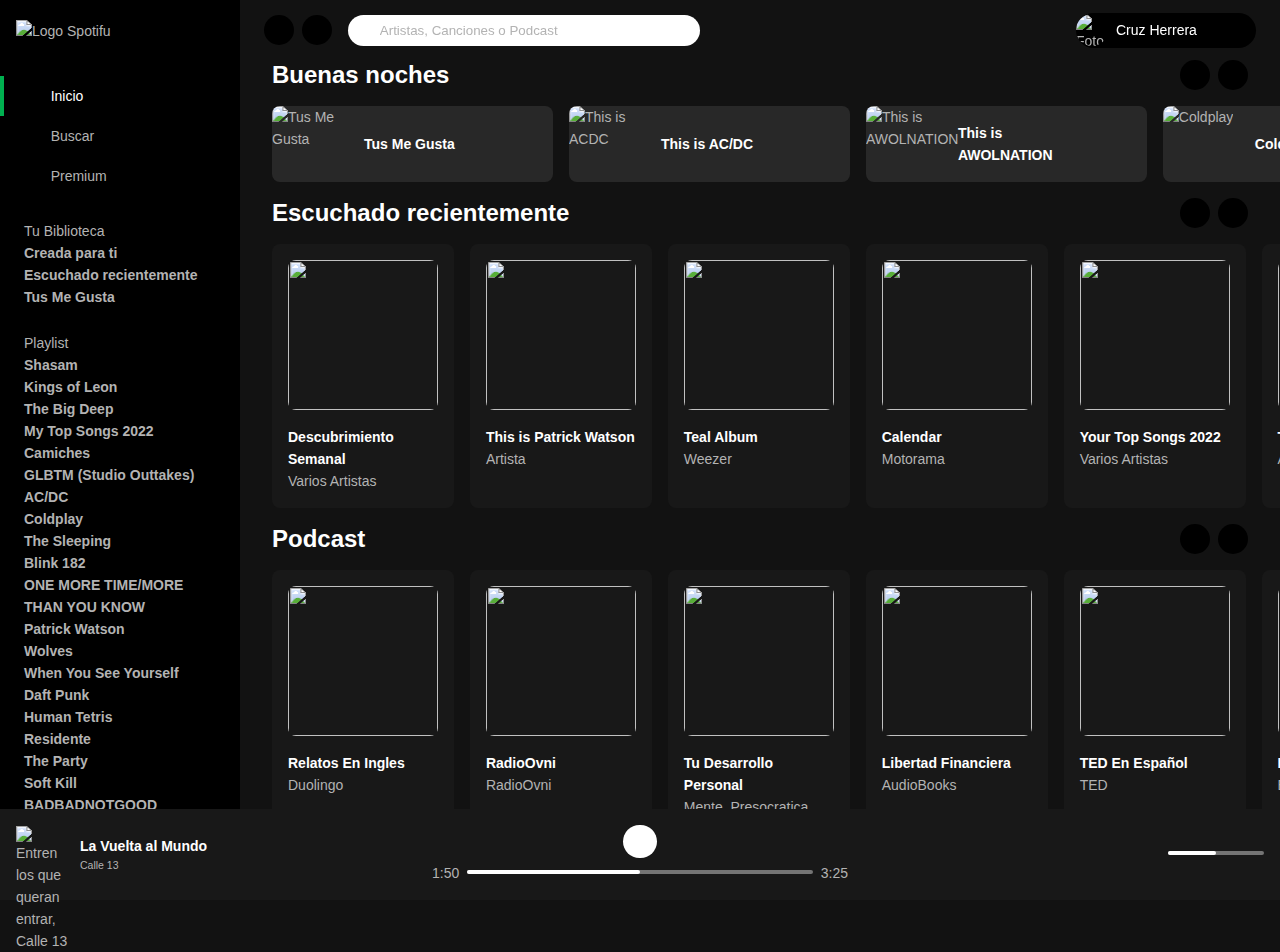
==== index.html @ 65dcd8be "Add files via upload" ====
<!DOCTYPE html>
<html lang="es-MX">
<head>
    <meta charset="UTF-8">
    <meta name="viewport" content="width=device-width, initial-scale=1.0">
    <title>Spotifu</title>
    <link rel="apple-touch-icon" sizes="57x57" href="./favicon/apple-icon-57x57.png">
    <link rel="apple-touch-icon" sizes="60x60" href="./favicon/apple-icon-60x60.png">
    <link rel="apple-touch-icon" sizes="72x72" href="./favicon/apple-icon-72x72.png">
    <link rel="apple-touch-icon" sizes="76x76" href="./favicon/apple-icon-76x76.png">
    <link rel="apple-touch-icon" sizes="114x114" href="./favicon/apple-icon-114x114.png">
    <link rel="apple-touch-icon" sizes="120x120" href="./favicon/apple-icon-120x120.png">
    <link rel="apple-touch-icon" sizes="144x144" href="./favicon/apple-icon-144x144.png">
    <link rel="apple-touch-icon" sizes="152x152" href="./favicon/apple-icon-152x152.png">
    <link rel="apple-touch-icon" sizes="180x180" href="./favicon/apple-icon-180x180.png">
    <link rel="icon" type="image/png" sizes="192x192"  href="./favicon/android-icon-192x192.png">
    <link rel="icon" type="image/png" sizes="32x32" href="./favicon/favicon-32x32.png">
    <link rel="icon" type="image/png" sizes="96x96" href="./favicon/favicon-96x96.png">
    <link rel="icon" type="image/png" sizes="16x16" href="./favicon/favicon-16x16.png">
    <link rel="manifest" href="./favicon/manifest.json">
    <meta name="msapplication-TileColor" content="#ffffff">
    <meta name="msapplication-TileImage" content="./favicon/ms-icon-144x144.png">
    <meta name="theme-color" content="#ffffff">
    <link rel="preload" href="/styles/index.css" as="style">
    <link rel="stylesheet" href="/styles/index.css">
</head>
<body class="body">
    <div class="layout">
        <div class="layout-block">
            <div class="layout-main">
                <div class="main">
                    <header class="header">
                        <div class="header-navigation">
                            <div class="form-buttons">
                                <div class="buttons-navigation">
                                    <button class="buttonGeneric" aria-label="Ir Atras" title="Ir Atras">
                                        <i class="icon-arrowLeft" aria-hidden="true"></i>
                                    </button>
                                    <button class="buttonGeneric" aria-label="Ir Adelante" title="Ir Adelante">
                                        <i class="icon-arrowRight" aria-hidden="true"></i>
                                    </button>
                                </div>
                                <form class="form" aria-label="Busqueda por Artista, Canciones o Podcast">
                                    <i class="icon-search" aria-hidden="true"></i>
                                    <input type="search" placeholder="Artistas, Canciones o Podcast">
                                </form>
                            </div>
                            <div class="userProfile">
                                <div class="userProfile-cover">
                                    <img src="./images/profile.avif" alt="Foto de perfil" title="Foto de perfil" width="28" height="28">
                                </div>
                                <div class="userProfile-name">
                                    <p><a class="link" href="">Cruz Herrera</a></p>
                                </div>
                                <button aria-label="Desplegar" title="Desplegar">
                                    <i class="icon-vector" aria-hidden="true"></i>
                                </button>
                            </div>
                        </div>
                    </header>
                    <main>
                        <div class="main-section">
                            <section aria-labelledby="section1">
                                <div class="section">
                                    <div class="section-nav">
                                        <h2 id="section1" class="section-title">Buenas noches</h2>
                                        <div class="buttons-navigation">
                                            <button class="buttonGeneric" aria-label="Ir Atras" title="Ir Atras">
                                                <i class="icon-arrowLeft" aria-hidden="true"></i>
                                            </button>
                                            <button class="buttonGeneric" aria-label="Ir Adelante" title="Ir Adelante">
                                                <i class="icon-arrowRight" aria-hidden="true"></i>
                                            </button>
                                        </div>
                                    </div>
                                    <div class="section-listA">
                                        <div class="listA">
                                            <div class="listA-cover">
                                                <img src="./images/caratulas/liked-songs.avif" alt="Tus Me Gusta" title="Tus Me Gusta" width="76" height="76">
                                            </div>
                                            <div class="listA-info">
                                                <h2 class="listA-name"><a class="link" href="">Tus Me Gusta</a></h2>
                                                <button class="buttonCircle is-primary" aria-label="Reproducir">
                                                    <i class="icon-play" aria-hidden="true"></i>
                                                </button>
                                            </div>
                                        </div>
                                        <div class="listA">
                                            <div class="listA-cover">
                                                <img src="./images/caratulas/artist-acdc.avif" alt="This is ACDC" title="This is ACDC" width="76" height="76">
                                            </div>
                                            <div class="listA-info">
                                                <h2 class="listA-name"><a class="link" href="">This is AC/DC</a></h2>
                                                <button class="buttonCircle is-primary" aria-label="Reproducir">
                                                    <i class="icon-play" aria-hidden="true"></i>
                                                </button>
                                            </div>
                                        </div>
                                        <div class="listA">
                                            <div class="listA-cover">
                                                <img src="./images/caratulas/artist-awolnation.avif" alt="This is AWOLNATION" title="This is AWOLNATION" width="76" height="76">
                                            </div>
                                            <div class="listA-info">
                                                <h2 class="listA-name"><a class="link" href="">This is AWOLNATION</a></h2>
                                                <button class="buttonCircle is-primary" aria-label="Reproducir">
                                                    <i class="icon-play" aria-hidden="true"></i>
                                                </button>
                                            </div>
                                        </div>
                                        <div class="listA">
                                            <div class="listA-cover">
                                                <img src="./images/caratulas/artist-coldplay.avif" alt="Coldplay" title="Coldplay" width="76" height="76">
                                            </div>
                                            <div class="listA-info">
                                                <h2 class="listA-name"><a class="link" href="">Coldplay</a></h2>
                                                <button class="buttonCircle is-primary" aria-label="Reproducir">
                                                    <i class="icon-play" aria-hidden="true"></i>
                                                </button>
                                            </div>
                                        </div>
                                        <div class="listA">
                                            <div class="listA-cover">
                                                <img src="./images/caratulas/artist-kingsofleon.avif" alt="Kings of Leon" title="Kings of Leon" width="76" height="76">
                                            </div>
                                            <div class="listA-info">
                                                <h2 class="listA-name"><a class="link" href="">Kings of Leon</a></h2>
                                                <button class="buttonCircle is-primary" aria-label="Reproducir">
                                                    <i class="icon-play" aria-hidden="true"></i>
                                                </button>
                                            </div>
                                        </div>
                                        <div class="listA">
                                            <div class="listA-cover">
                                                <img src="./images/caratulas/artist-residente.avif" alt="Residente" title="Residente" width="76" height="76">
                                            </div>
                                            <div class="listA-info">
                                                <h2 class="listA-name"><a class="link" href="">Residente</a></h2>
                                                <button class="buttonCircle is-primary" aria-label="Reproducir">
                                                    <i class="icon-play" aria-hidden="true"></i>
                                                </button>
                                            </div>
                                        </div>
                                        <div class="listA">
                                            <div class="listA-cover">
                                                <img src="./images/caratulas/artist-motorama.avif" alt="Motorama" title="Motorama" width="76" height="76">
                                            </div>
                                            <div class="listA-info">
                                                <h2 class="listA-name"><a class="link" href="">Motorama</a></h2>
                                                <button class="buttonCircle is-primary" aria-label="Reproducir">
                                                    <i class="icon-play" aria-hidden="true"></i>
                                                </button>
                                            </div>
                                        </div>
                                        <div class="listA">
                                            <div class="listA-cover">
                                                <img src="./images/caratulas/artist-riseagainst.avif" alt="Rise Against" title="Rise Against" width="76" height="76">
                                            </div>
                                            <div class="listA-info">
                                                <h2 class="listA-name"><a class="link" href="">Rise Against</a></h2>
                                                <button class="buttonCircle is-primary" aria-label="Reproducir">
                                                    <i class="icon-play" aria-hidden="true"></i>
                                                </button>
                                            </div>
                                        </div>
                                        <div class="listA">
                                            <div class="listA-cover">
                                                <img src="./images/caratulas/cd-entren-los-que-quieran-entrar.avif" alt="Entren Los Que Quieran Entrar" title="Entren Los Que Quieran Entrar" width="76" height="76">
                                            </div>
                                            <div class="listA-info">
                                                <h2 class="listA-name"><a class="link" href="">Entren Los Que Quieran Entrar</a></h2>
                                                <button class="buttonCircle is-primary" aria-label="Reproducir">
                                                    <i class="icon-play" aria-hidden="true"></i>
                                                </button>
                                            </div>
                                        </div>
                                        <div class="listA">
                                            <div class="listA-cover">
                                                <img src="./images/caratulas/thisis-moby.avif" alt="Moby" title="Moby" width="76" height="76">
                                            </div>
                                            <div class="listA-info">
                                                <h2 class="listA-name"><a class="link" href="">Moby</a></h2>
                                                <button class="buttonCircle is-primary" aria-label="Reproducir">
                                                    <i class="icon-play" aria-hidden="true"></i>
                                                </button>
                                            </div>
                                        </div>
                                        <div class="listA">
                                            <div class="listA-cover">
                                                <img src="./images/caratulas/portada-blink182-one-more-time.avif" alt="One More Time" title="One More Time" width="76" height="76">
                                            </div>
                                            <div class="listA-info">
                                                <h2 class="listA-name"><a class="link" href="">One More Time</a></h2>
                                                <button class="buttonCircle is-primary" aria-label="Reproducir">
                                                    <i class="icon-play" aria-hidden="true"></i>
                                                </button>
                                            </div>
                                        </div>
                                        <div class="listA">
                                            <div class="listA-cover">
                                                <img src="./images/caratulas/thisis-soft-kill.avif" alt="Soft Kill" title="Soft Kill" width="76" height="76">
                                            </div>
                                            <div class="listA-info">
                                                <h2 class="listA-name"><a class="link" href="">Soft Kill</a></h2>
                                                <button class="buttonCircle is-primary" aria-label="Reproducir">
                                                    <i class="icon-play" aria-hidden="true"></i>
                                                </button>
                                            </div>
                                        </div>
                                        <div class="listA">
                                            <div class="listA-cover">
                                                <img src="./images/caratulas/cd-supermodel.avif" alt="Supermodel" title="Supermodel" width="76" height="76">
                                            </div>
                                            <div class="listA-info">
                                                <h2 class="listA-name"><a class="link" href="">Supermodel</a></h2>
                                                <button class="buttonCircle is-primary" aria-label="Reproducir">
                                                    <i class="icon-play" aria-hidden="true"></i>
                                                </button>
                                            </div>
                                        </div>
                                    </div>
                                </div>
                            </section>

                            <section aria-labelledby="section2">
                                <div class="section">
                                    <div class="section-nav">
                                        <h2 id="section2" class="section-title">Escuchado recientemente</h2>
                                        <div class="buttons-navigation">
                                            <button class="buttonGeneric" aria-label="Ir Atras" title="Ir Atras">
                                                <i class="icon-arrowLeft" aria-hidden="true"></i>
                                            </button>
                                            <button class="buttonGeneric" aria-label="Ir Adelante" title="Ir Adelante">
                                                <i class="icon-arrowRight" aria-hidden="true"></i>
                                            </button>
                                        </div>
                                    </div>

                                    <div class="section-listB">
                                        <div class="listB">
                                            <div class="listB-cover">
                                                <img src="./images/caratulas/descubrimiento-semanal.avif" alt="" width="150" height="150">
                                                <button class="buttonCircle is-primary" aria-label="Reproducir" title="Reproducir">
                                                    <i class="icon-play" aria-hidden="true"></i>
                                                </button>
                                            </div>
                                            <p class="listB-title"><a class="link" href="">Descubrimiento Semanal</a></p>
                                            <p class="listB-artist"><a class="link" href="">Varios Artistas</a></p>
                                        </div>
                                        <div class="listB">
                                            <div class="listB-cover">
                                                <img src="./images/caratulas/thisis-patrick-watson.avif" alt="" width="150" height="150">
                                                <button class="buttonCircle is-primary" aria-label="Reproducir" title="Reproducir">
                                                    <i class="icon-play" aria-hidden="true"></i>
                                                </button>
                                            </div>
                                            <p class="listB-title"><a class="link" href="">This is Patrick Watson</a></p>
                                            <p class="listB-artist"><a class="link" href="">Artista</a></p>
                                        </div>
                                        <div class="listB">
                                            <div class="listB-cover">
                                                <img src="./images/caratulas/cd-teal-album.avif" alt="" width="150" height="150">
                                                <button class="buttonCircle is-primary" aria-label="Reproducir" title="Reproducir">
                                                    <i class="icon-play" aria-hidden="true"></i>
                                                </button>
                                            </div>
                                            <p class="listB-title"><a class="link" href="">Teal Album</a></p>
                                            <p class="listB-artist"><a class="link" href="">Weezer</a></p>
                                        </div>
                                        <div class="listB">
                                            <div class="listB-cover">
                                                <img src="./images/caratulas/cd-calendar.avif" alt="" width="150" height="150">
                                                <button class="buttonCircle is-primary" aria-label="Reproducir" title="Reproducir">
                                                    <i class="icon-play" aria-hidden="true"></i>
                                                </button>
                                            </div>
                                            <p class="listB-title"><a class="link" href="">Calendar</a></p>
                                            <p class="listB-artist"><a class="link" href="">Motorama</a></p>
                                        </div>
                                        <div class="listB">
                                            <div class="listB-cover">
                                                <img src="./images/caratulas/your-top-songs-2022.avif" alt="" width="150" height="150">
                                                <button class="buttonCircle is-primary" aria-label="Reproducir" title="Reproducir">
                                                    <i class="icon-play" aria-hidden="true"></i>
                                                </button>
                                            </div>
                                            <p class="listB-title"><a class="link" href="">Your Top Songs 2022</a></p>
                                            <p class="listB-artist"><a class="link" href="">Varios Artistas</a></p>
                                        </div>
                                        <div class="listB">
                                            <div class="listB-cover">
                                                <img src="./images/caratulas/thisis-the-killers.avif" alt="" width="150" height="150">
                                                <button class="buttonCircle is-primary" aria-label="Reproducir" title="Reproducir">
                                                    <i class="icon-play" aria-hidden="true"></i>
                                                </button>
                                            </div>
                                            <p class="listB-title"><a class="link" href="">This The Killers</a></p>
                                            <p class="listB-artist"><a class="link" href="">Artista</a></p>
                                        </div>
                                        <div class="listB">
                                            <div class="listB-cover">
                                                <img src="./images/caratulas/artist-blink182.avif" alt="" width="150" height="150">
                                                <button class="buttonCircle is-primary" aria-label="Reproducir" title="Reproducir">
                                                    <i class="icon-play" aria-hidden="true"></i>
                                                </button>
                                            </div>
                                            <p class="listB-title"><a class="link" href="">This is Blink 182</a></p>
                                            <p class="listB-artist"><a class="link" href="">Artista</a></p>
                                        </div>
                                        <div class="listB">
                                            <div class="listB-cover">
                                                <img src="./images/caratulas/white-lies.avif" alt="" width="150" height="150">
                                                <button class="buttonCircle is-primary" aria-label="Reproducir" title="Reproducir">
                                                    <i class="icon-play" aria-hidden="true"></i>
                                                </button>
                                            </div>
                                            <p class="listB-title"><a class="link" href="">Five</a></p>
                                            <p class="listB-artist"><a class="link" href="">White Lies</a></p>
                                        </div>
                                        <div class="listB">
                                            <div class="listB-cover">
                                                <img src="./images/caratulas/artist-sleeping.avif" alt="" width="150" height="150">
                                                <button class="buttonCircle is-primary" aria-label="Reproducir" title="Reproducir">
                                                    <i class="icon-play" aria-hidden="true"></i>
                                                </button>
                                            </div>
                                            <p class="listB-title"><a class="link" href="">The Sleeping</a></p>
                                            <p class="listB-artist"><a class="link" href="">Artista</a></p>
                                        </div>
                                        <div class="listB">
                                            <div class="listB-cover">
                                                <img src="./images/caratulas/artist-daftpunk.avif" alt="" width="150" height="150">
                                                <button class="buttonCircle is-primary" aria-label="Reproducir" title="Reproducir">
                                                    <i class="icon-play" aria-hidden="true"></i>
                                                </button>
                                            </div>
                                            <p class="listB-title"><a class="link" href="">LGBTM (Studio Outtakes)</a></p>
                                            <p class="listB-artist"><a class="link" href="">Daft Punk</a></p>
                                        </div>
                                        <div class="listB">
                                            <div class="listB-cover">
                                                <img src="./images/caratulas/your-top-songs-2023.avif" alt="" width="150" height="150">
                                                <button class="buttonCircle is-primary" aria-label="Reproducir" title="Reproducir">
                                                    <i class="icon-play" aria-hidden="true"></i>
                                                </button>
                                            </div>
                                            <p class="listB-title"><a class="link" href="">Your Top Songs 2023</a></p>
                                            <p class="listB-artist"><a class="link" href="">Varios Artistas</a></p>
                                        </div>
                                        <div class="listB">
                                            <div class="listB-cover">
                                                <img src="./images/caratulas/cd-balsamo.avif" alt="" width="150" height="150">
                                                <button class="buttonCircle is-primary" aria-label="Reproducir" title="Reproducir">
                                                    <i class="icon-play" aria-hidden="true"></i>
                                                </button>
                                            </div>
                                            <p class="listB-title"><a class="link" href="">Camiches</a></p>
                                            <p class="listB-artist"><a class="link" href="">Artista</a></p>
                                        </div>
                                    </div>
                                </div>
                            </section>

                            <section aria-labelledby="section3">
                                <div class="section">
                                    <div class="section-nav">
                                        <h2 id="section3" class="section-title">Podcast</h2>
                                        <div class="buttons-navigation">
                                            <button class="buttonGeneric" aria-label="Ir Atras" title="Ir Atras">
                                                <i class="icon-arrowLeft" aria-hidden="true"></i>
                                            </button>
                                            <button class="buttonGeneric" aria-label="Ir Adelante" title="Ir Adelante">
                                                <i class="icon-arrowRight" aria-hidden="true"></i>
                                            </button>
                                        </div>
                                    </div>

                                    <div class="section-listB">
                                        <div class="listB">
                                            <div class="listB-cover">
                                                <img src="./images/caratulas/podcast-duolingo.avif" alt="" width="150" height="150">
                                                <button class="buttonCircle is-primary" aria-label="Reproducir" title="Reproducir">
                                                    <i class="icon-play" aria-hidden="true"></i>
                                                </button>
                                            </div>
                                            <p class="listB-title"><a class="link" href="">Relatos En Ingles</a></p>
                                            <p class="listB-artist"><a class="link" href="">Duolingo</a></p>
                                        </div>
                                        <div class="listB">
                                            <div class="listB-cover">
                                                <img src="./images/caratulas/podcast-radioovni.avif" alt="" width="150" height="150">
                                                <button class="buttonCircle is-primary" aria-label="Reproducir" title="Reproducir">
                                                    <i class="icon-play" aria-hidden="true"></i>
                                                </button>
                                            </div>
                                            <p class="listB-title"><a class="link" href="">RadioOvni</a></p>
                                            <p class="listB-artist"><a class="link" href="">RadioOvni</a></p>
                                        </div>
                                        <div class="listB">
                                            <div class="listB-cover">
                                                <img src="./images/caratulas/podcast-desarrollo.avif" alt="" width="150" height="150">
                                                <button class="buttonCircle is-primary" aria-label="Reproducir" title="Reproducir">
                                                    <i class="icon-play" aria-hidden="true"></i>
                                                </button>
                                            </div>
                                            <p class="listB-title"><a class="link" href="">Tu Desarrollo Personal</a></p>
                                            <p class="listB-artist"><a class="link" href="">Mente_Presocratica</a></p>
                                        </div>
                                        <div class="listB">
                                            <div class="listB-cover">
                                                <img src="./images/caratulas/podcast-libertad.avif" alt="" width="150" height="150">
                                                <button class="buttonCircle is-primary" aria-label="Reproducir" title="Reproducir">
                                                    <i class="icon-play" aria-hidden="true"></i>
                                                </button>
                                            </div>
                                            <p class="listB-title"><a class="link" href="">Libertad Financiera</a></p>
                                            <p class="listB-artist"><a class="link" href="">AudioBooks</a></p>
                                        </div>
                                        <div class="listB">
                                            <div class="listB-cover">
                                                <img src="./images/caratulas/podcast-ted.avif" alt="" width="150" height="150">
                                                <button class="buttonCircle is-primary" aria-label="Reproducir" title="Reproducir">
                                                    <i class="icon-play" aria-hidden="true"></i>
                                                </button>
                                            </div>
                                            <p class="listB-title"><a class="link" href="">TED En Español</a></p>
                                            <p class="listB-artist"><a class="link" href="">TED</a></p>
                                        </div>
                                        <div class="listB">
                                            <div class="listB-cover">
                                                <img src="./images/caratulas/podcast-edteam.avif" alt="" width="150" height="150">
                                                <button class="buttonCircle is-primary" aria-label="Reproducir" title="Reproducir">
                                                    <i class="icon-play" aria-hidden="true"></i>
                                                </button>
                                            </div>
                                            <p class="listB-title"><a class="link" href="">ED team</a></p>
                                            <p class="listB-artist"><a class="link" href="">ED team</a></p>
                                        </div>
                                        <div class="listB">
                                            <div class="listB-cover">
                                                <img src="./images/caratulas/podcast-tuingles.avif" alt="" width="150" height="150">
                                                <button class="buttonCircle is-primary" aria-label="Reproducir" title="Reproducir">
                                                    <i class="icon-play" aria-hidden="true"></i>
                                                </button>
                                            </div>
                                            <p class="listB-title"><a class="link" href="">Tu Ingles</a></p>
                                            <p class="listB-artist"><a class="link" href="">Tu Ingles</a></p>
                                        </div>
                                        <div class="listB">
                                            <div class="listB-cover">
                                                <img src="./images/caratulas/podcast-leyendas.avif" alt="" width="150" height="150">
                                                <button class="buttonCircle is-primary" aria-label="Reproducir" title="Reproducir">
                                                    <i class="icon-play" aria-hidden="true"></i>
                                                </button>
                                            </div>
                                            <p class="listB-title"><a class="link" href="">Leyendas Lengendarias</a></p>
                                            <p class="listB-artist"><a class="link" href="">Leyendas Legendarias</a></p>
                                        </div>
                                        <div class="listB">
                                            <div class="listB-cover">
                                                <img src="./images/caratulas/podcast-habitos.avif" alt="" width="150" height="150">
                                                <button class="buttonCircle is-primary" aria-label="Reproducir" title="Reproducir">
                                                    <i class="icon-play" aria-hidden="true"></i>
                                                </button>
                                            </div>
                                            <p class="listB-title"><a class="link" href="">Habitos Atomicos</a></p>
                                            <p class="listB-artist"><a class="link" href="">Audio Libro</a></p>
                                        </div>
                                        <div class="listB">
                                            <div class="listB-cover">
                                                <img src="./images/caratulas/podcast-listening.avif" alt="" width="150" height="150">
                                                <button class="buttonCircle is-primary" aria-label="Reproducir" title="Reproducir">
                                                    <i class="icon-play" aria-hidden="true"></i>
                                                </button>
                                            </div>
                                            <p class="listB-title"><a class="link" href="">Listening</a></p>
                                            <p class="listB-artist"><a class="link" href="">Listening</a></p>
                                        </div>

                                    </div>
                                </div>
                            </section>
                        </div>
                    </main>
                </div>
            </div>

            <div class="layout-slider">
                <div class="slider">
                    <div class="logo-container">
                        <div class="logo-cover">
                            <img src="./images/spotifu-logo.png" alt="Logo Spotifu" title="Logo Spotifu" width="112" height="32">
                        </div>
                    </div>
                    <div class="menu-container">
                        <nav class="menu">
                            <ul class="menu-list">
                                <li class="menu-item active">
                                    <i class="icon-home"></i>
                                    <span>Inicio</span>
                                </li>
                                <li class="menu-item">
                                    <i class="icon-search"></i>
                                    <span>Buscar</span>
                                </li>
                                <li class="menu-item">
                                    <i class="icon-creditCard"></i>
                                    <span>Premium</span>
                                </li>
                            </ul>
                        </nav>
                    </div>

                    <div class="library-container">
                        <nav class="library" aria-labelledby="library">
                            <h2 id="library" class="library-title">Tu Biblioteca</h2>
                            <ul class="library-list">
                                <li class="library-item"><a href="" class="link">Creada para ti</a></li>
                                <li class="library-item"><a href="" class="link">Escuchado recientemente</a></li>
                                <li class="library-item"><a href="" class="link">Tus Me Gusta</a></li>
                            </ul>
                        </nav>
                    </div>

                    <div class="playlist-container">
                        <nav class="playlist" aria-labelledby="playlist">
                            <h2 id="playlist" class="playlist-title">Playlist</h2>
                            <ul class="playlist-list">
                                <li class="playlist-item"><a href="" class="link">Shasam</a></li>
                                <li class="playlist-item"><a href="" class="link">Kings of Leon</a></li>
                                <li class="playlist-item"><a href="" class="link">The Big Deep</a></li>
                                <li class="playlist-item"><a href="" class="link">My Top Songs 2022</a></li>
                                <li class="playlist-item"><a href="" class="link">Camiches</a></li>
                                <li class="playlist-item"><a href="" class="link">GLBTM (Studio Outtakes)</a></li>
                                <li class="playlist-item"><a href="" class="link">AC/DC</a></li>
                                <li class="playlist-item"><a href="" class="link">Coldplay</a></li>
                                <li class="playlist-item"><a href="" class="link">The Sleeping</a></li>
                                <li class="playlist-item"><a href="" class="link">Blink 182</a></li>
                                <li class="playlist-item"><a href="" class="link">ONE MORE TIME/MORE THAN YOU KNOW</a></li>
                                <li class="playlist-item"><a href="" class="link">Patrick Watson</a></li>
                                <li class="playlist-item"><a href="" class="link">Wolves</a></li>
                                <li class="playlist-item"><a href="" class="link">When You See Yourself</a></li>
                                <li class="playlist-item"><a href="" class="link">Daft Punk</a></li>
                                <li class="playlist-item"><a href="" class="link">Human Tetris</a></li>
                                <li class="playlist-item"><a href="" class="link">Residente</a></li>
                                <li class="playlist-item"><a href="" class="link">The Party</a></li>
                                <li class="playlist-item"><a href="" class="link">Soft Kill</a></li>
                                <li class="playlist-item"><a href="" class="link">BADBADNOTGOOD</a></li>
                                <li class="playlist-item"><a href="" class="link">Always The End</a></li>
                                <li class="playlist-item"><a href="" class="link">My Echo, My Shadow, My Covers & Me</a></li>
                            </ul>
                        </nav>
                    </div>
                </div>
            </div>
        </div>

        <div class="layout-block">
            <div class="layout-footer">
                <footer class="reproductor">
                    <div class="reproductor-song">
                        <div class="song">
                            <div class="song-cover">
                                <img src="./images/caratulas/cd-entren-los-que-quieran-entrar.avif" alt="Entren los que queran entrar, Calle 13" title="Entren los que queran entrar, Calle 13" width="56" height="56">
                            </div>
                            <div class="song-info">
                                <div class="song-name">
                                    <p class="song-title"><a class="link">La Vuelta al Mundo</a></p>
                                    <p class="song-artist"><a class="link">Calle 13</a></p>
                                </div>
                                <div class="song-heart">
                                    <button class="reproductorButton" aria-label="Eliminar" title="Eliminar" role="switch" aria-checked="true">
                                        <i class="icon-heart" aria-hidden="true"></i>
                                    </button>
                                </div>
                            </div>
                        </div>
                    </div>

                    <div class="reproductor-progress">
                        <div class="reproductor-slider">
                            <div class="reproductor-buttonList">
                                <button class="buttonCircle" aria-label="Regresar" title="Regresar">
                                    <i class="icon-prev" aria-hidden="true"></i> 
                                </button>
                        
                                <button class="buttonCircle is-white" aria-label="Reproducir" title="Reproducir">
                                    <i class="icon-play" aria-hidden="true"></i>
                                </button>
                        
                                <button class="buttonCircle" aria-label="Adelantar" title="Adelantar">
                                    <i class="icon-next" aria-hidden="true"></i> 
                                </button>
                            </div>
                            <div class="reporductor-progress">
                                <span class="time">1:50</span>
                                <div class="progress">
                                    <div class="progress-time">
                                        <div class="progress-button"></div>
                                    </div>
                                </div>
                                <span class="time">3:25</span>
                            </div>
                        </div>
                    </div>

                    <div class="reproductor-volume">
                        <div class="volume">
                            <button class="reproductorButton" aria-label="Silenciar" title="Silenciar" aria-labelledby="volume">
                                <i class="icon-volumeUp" aria-label="Volumen alto" id="volume"></i>
                            </button>
                            <div class="volume-bar">
                                <div class="progress">
                                    <div class="progress-time">
                                        <div class="progress-button"></div>
                                    </div>
                                </div>
                            </div>
                        </div>
                    </div>
                </footer>
            </div>
        </div>
    </div>
</body>
</html>
---- styles/index.css ----
@import "fonts.css";
@import "icon-fonts.css";
@import "body.css";
@import "buttons.css";
@import "link.css";
@import "reproductor.css";
@import "slider.css";
@import "main.css";
@import "layout.css";
@import "scroll.css";
@import "artist.css";


:root{
    font-size: 16px;
    --primary: #00B050;
    --white: #ffffff;
    --gray10: #B3B3B3;
    --gray20: #737373;
    --gray30: #282828;
    --gray40: #181818;
    --gray50: #121212;
    --gray60: #000000;
    --font: Avenir, Helvetica, sans-serif;
    --headline1: bold 2rem/normal var(--font);
    --headline2: bold 1.5rem/1.75rem var(--font);
    --baseFont: normal .875rem/1.375rem var(--font);
    --baseFontBold: bold .875rem/1.375rem var(--font);
    --button: normal .875rem/1rem var(--font);
    --small: normal .75em/1rem var(--font);
}


.header{
    position: sticky;
    top: 0;
    z-index: 5;
    backdrop-filter: blur(5px);
    inline-size: calc(100vw - var(--sidebarInlineSize));
}
---- styles/index.css ----
@import "fonts.css";
@import "icon-fonts.css";
@import "body.css";
@import "buttons.css";
@import "link.css";
@import "reproductor.css";
@import "slider.css";
@import "main.css";
@import "layout.css";
@import "scroll.css";
@import "artist.css";


:root{
    font-size: 16px;
    --primary: #00B050;
    --white: #ffffff;
    --gray10: #B3B3B3;
    --gray20: #737373;
    --gray30: #282828;
    --gray40: #181818;
    --gray50: #121212;
    --gray60: #000000;
    --font: Avenir, Helvetica, sans-serif;
    --headline1: bold 2rem/normal var(--font);
    --headline2: bold 1.5rem/1.75rem var(--font);
    --baseFont: normal .875rem/1.375rem var(--font);
    --baseFontBold: bold .875rem/1.375rem var(--font);
    --button: normal .875rem/1rem var(--font);
    --small: normal .75em/1rem var(--font);
}


.header{
    position: sticky;
    top: 0;
    z-index: 5;
    backdrop-filter: blur(5px);
    inline-size: calc(100vw - var(--sidebarInlineSize));
}
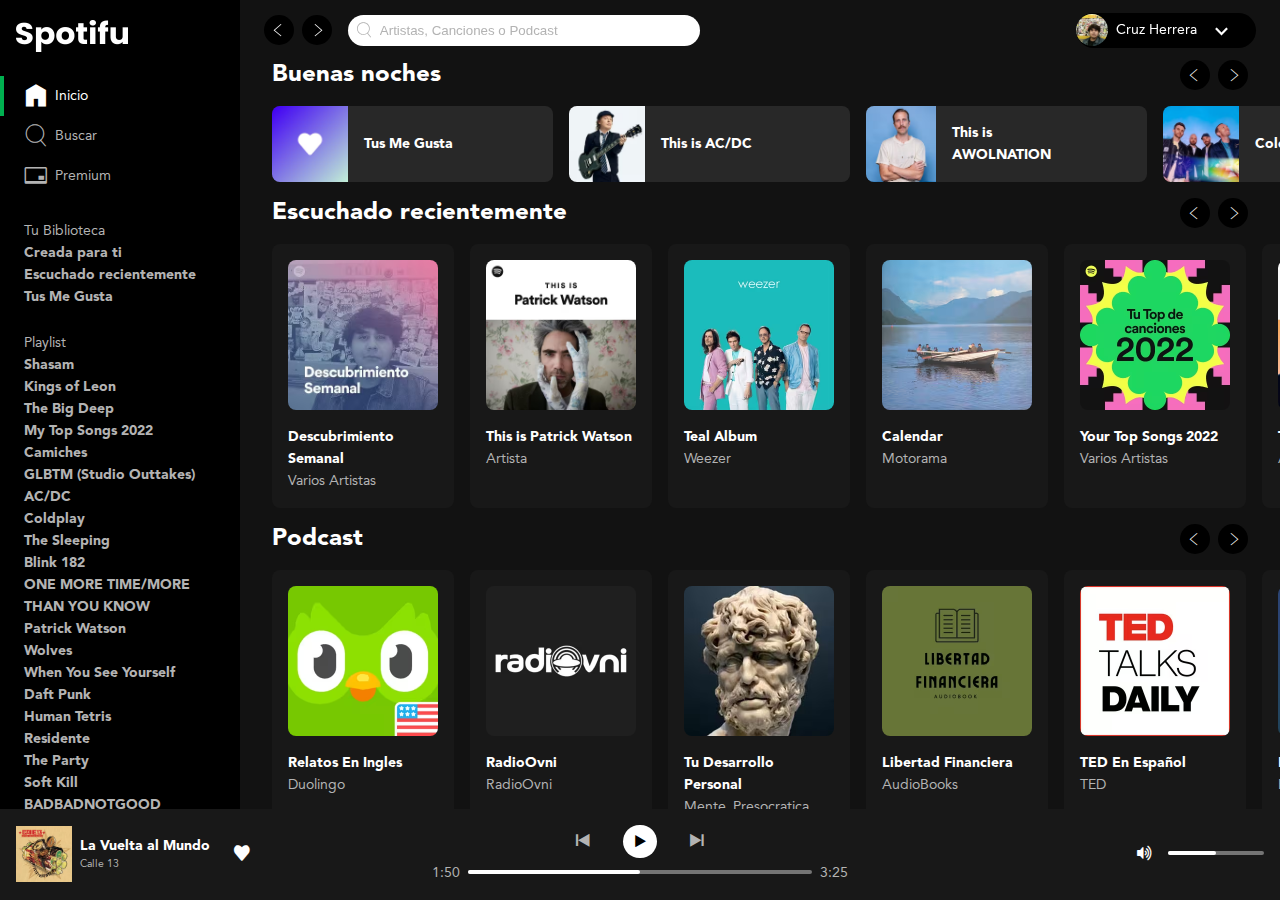
==== commit fec6e873: "Update index.html" ====
--- a/index.html
+++ b/index.html
@@ -21,8 +21,8 @@
     <meta name="msapplication-TileColor" content="#ffffff">
     <meta name="msapplication-TileImage" content="./favicon/ms-icon-144x144.png">
     <meta name="theme-color" content="#ffffff">
-    <link rel="preload" href="/styles/index.css" as="style">
-    <link rel="stylesheet" href="/styles/index.css">
+    <link rel="preload" href="./styles/index.css" as="style">
+    <link rel="stylesheet" href="./styles/index.css">
 </head>
 <body class="body">
     <div class="layout">
@@ -622,4 +622,4 @@
         </div>
     </div>
 </body>
-</html>+</html>
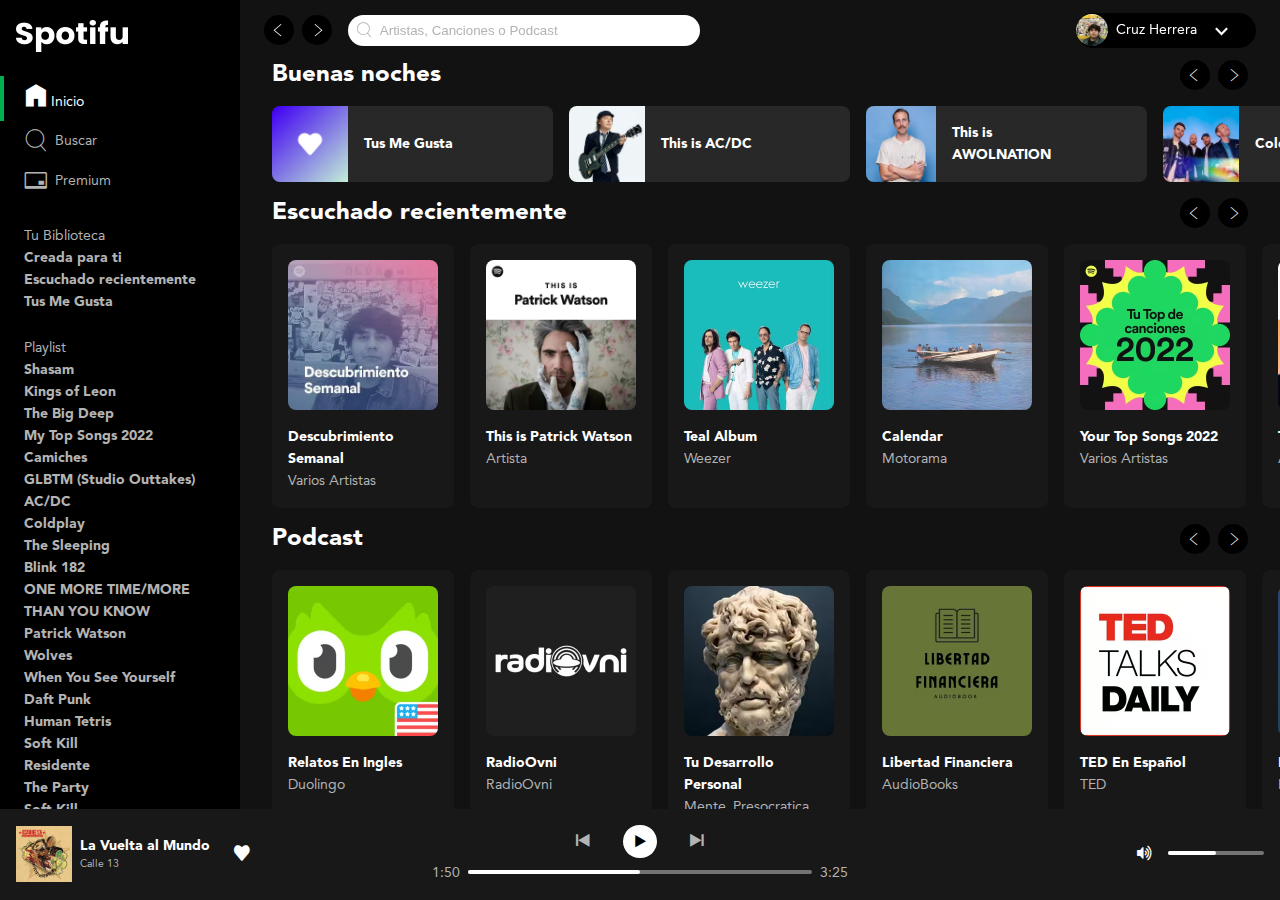
==== commit c4aa2085: "proyecto terminado" ====
--- a/index.html
+++ b/index.html
@@ -4,6 +4,12 @@
     <meta charset="UTF-8">
     <meta name="viewport" content="width=device-width, initial-scale=1.0">
     <title>Spotifu</title>
+    <meta property="og:title" content="Spotifu" />
+    <meta property="og:type" content="website" />
+    <meta property="og:url" content="https://isaaccruz94.github.io/spotifu/" />
+    <meta property="og:image" content="https://raw.githubusercontent.com/isaaccruz94/spotifu/main/images/isaaccruz94.github.io_spotifu_.png" />
+    <meta property="og:locale" content="es_MX" />
+    <meta property="og:description" content="Pagina Creada solo con HTML semantico y CSS (flex-box)." />
     <link rel="apple-touch-icon" sizes="57x57" href="./favicon/apple-icon-57x57.png">
     <link rel="apple-touch-icon" sizes="60x60" href="./favicon/apple-icon-60x60.png">
     <link rel="apple-touch-icon" sizes="72x72" href="./favicon/apple-icon-72x72.png">
@@ -79,7 +85,7 @@
                                                 <img src="./images/caratulas/liked-songs.avif" alt="Tus Me Gusta" title="Tus Me Gusta" width="76" height="76">
                                             </div>
                                             <div class="listA-info">
-                                                <h2 class="listA-name"><a class="link" href="">Tus Me Gusta</a></h2>
+                                                <h2 class="listA-name"><a class="link" href="./pages/artist.html">Tus Me Gusta</a></h2>
                                                 <button class="buttonCircle is-primary" aria-label="Reproducir">
                                                     <i class="icon-play" aria-hidden="true"></i>
                                                 </button>
@@ -90,7 +96,7 @@
                                                 <img src="./images/caratulas/artist-acdc.avif" alt="This is ACDC" title="This is ACDC" width="76" height="76">
                                             </div>
                                             <div class="listA-info">
-                                                <h2 class="listA-name"><a class="link" href="">This is AC/DC</a></h2>
+                                                <h2 class="listA-name"><a class="link" href="./pages/artist.html">This is AC/DC</a></h2>
                                                 <button class="buttonCircle is-primary" aria-label="Reproducir">
                                                     <i class="icon-play" aria-hidden="true"></i>
                                                 </button>
@@ -101,7 +107,7 @@
                                                 <img src="./images/caratulas/artist-awolnation.avif" alt="This is AWOLNATION" title="This is AWOLNATION" width="76" height="76">
                                             </div>
                                             <div class="listA-info">
-                                                <h2 class="listA-name"><a class="link" href="">This is AWOLNATION</a></h2>
+                                                <h2 class="listA-name"><a class="link" href="./pages/artist.html">This is AWOLNATION</a></h2>
                                                 <button class="buttonCircle is-primary" aria-label="Reproducir">
                                                     <i class="icon-play" aria-hidden="true"></i>
                                                 </button>
@@ -112,7 +118,7 @@
                                                 <img src="./images/caratulas/artist-coldplay.avif" alt="Coldplay" title="Coldplay" width="76" height="76">
                                             </div>
                                             <div class="listA-info">
-                                                <h2 class="listA-name"><a class="link" href="">Coldplay</a></h2>
+                                                <h2 class="listA-name"><a class="link" href="./pages/artist.html">Coldplay</a></h2>
                                                 <button class="buttonCircle is-primary" aria-label="Reproducir">
                                                     <i class="icon-play" aria-hidden="true"></i>
                                                 </button>
@@ -123,7 +129,7 @@
                                                 <img src="./images/caratulas/artist-kingsofleon.avif" alt="Kings of Leon" title="Kings of Leon" width="76" height="76">
                                             </div>
                                             <div class="listA-info">
-                                                <h2 class="listA-name"><a class="link" href="">Kings of Leon</a></h2>
+                                                <h2 class="listA-name"><a class="link" href="./pages/artist.html">Kings of Leon</a></h2>
                                                 <button class="buttonCircle is-primary" aria-label="Reproducir">
                                                     <i class="icon-play" aria-hidden="true"></i>
                                                 </button>
@@ -134,7 +140,7 @@
                                                 <img src="./images/caratulas/artist-residente.avif" alt="Residente" title="Residente" width="76" height="76">
                                             </div>
                                             <div class="listA-info">
-                                                <h2 class="listA-name"><a class="link" href="">Residente</a></h2>
+                                                <h2 class="listA-name"><a class="link" href="./pages/artist.html">Residente</a></h2>
                                                 <button class="buttonCircle is-primary" aria-label="Reproducir">
                                                     <i class="icon-play" aria-hidden="true"></i>
                                                 </button>
@@ -145,7 +151,7 @@
                                                 <img src="./images/caratulas/artist-motorama.avif" alt="Motorama" title="Motorama" width="76" height="76">
                                             </div>
                                             <div class="listA-info">
-                                                <h2 class="listA-name"><a class="link" href="">Motorama</a></h2>
+                                                <h2 class="listA-name"><a class="link" href="./pages/artist.html">Motorama</a></h2>
                                                 <button class="buttonCircle is-primary" aria-label="Reproducir">
                                                     <i class="icon-play" aria-hidden="true"></i>
                                                 </button>
@@ -156,7 +162,7 @@
                                                 <img src="./images/caratulas/artist-riseagainst.avif" alt="Rise Against" title="Rise Against" width="76" height="76">
                                             </div>
                                             <div class="listA-info">
-                                                <h2 class="listA-name"><a class="link" href="">Rise Against</a></h2>
+                                                <h2 class="listA-name"><a class="link" href="./pages/artist.html">Rise Against</a></h2>
                                                 <button class="buttonCircle is-primary" aria-label="Reproducir">
                                                     <i class="icon-play" aria-hidden="true"></i>
                                                 </button>
@@ -167,7 +173,7 @@
                                                 <img src="./images/caratulas/cd-entren-los-que-quieran-entrar.avif" alt="Entren Los Que Quieran Entrar" title="Entren Los Que Quieran Entrar" width="76" height="76">
                                             </div>
                                             <div class="listA-info">
-                                                <h2 class="listA-name"><a class="link" href="">Entren Los Que Quieran Entrar</a></h2>
+                                                <h2 class="listA-name"><a class="link" href="./pages/album.html">Entren Los Que Quieran Entrar</a></h2>
                                                 <button class="buttonCircle is-primary" aria-label="Reproducir">
                                                     <i class="icon-play" aria-hidden="true"></i>
                                                 </button>
@@ -178,7 +184,7 @@
                                                 <img src="./images/caratulas/thisis-moby.avif" alt="Moby" title="Moby" width="76" height="76">
                                             </div>
                                             <div class="listA-info">
-                                                <h2 class="listA-name"><a class="link" href="">Moby</a></h2>
+                                                <h2 class="listA-name"><a class="link" href="./pages/artist.html">Moby</a></h2>
                                                 <button class="buttonCircle is-primary" aria-label="Reproducir">
                                                     <i class="icon-play" aria-hidden="true"></i>
                                                 </button>
@@ -189,7 +195,7 @@
                                                 <img src="./images/caratulas/portada-blink182-one-more-time.avif" alt="One More Time" title="One More Time" width="76" height="76">
                                             </div>
                                             <div class="listA-info">
-                                                <h2 class="listA-name"><a class="link" href="">One More Time</a></h2>
+                                                <h2 class="listA-name"><a class="link" href="./pages/album.html">One More Time</a></h2>
                                                 <button class="buttonCircle is-primary" aria-label="Reproducir">
                                                     <i class="icon-play" aria-hidden="true"></i>
                                                 </button>
@@ -200,7 +206,7 @@
                                                 <img src="./images/caratulas/thisis-soft-kill.avif" alt="Soft Kill" title="Soft Kill" width="76" height="76">
                                             </div>
                                             <div class="listA-info">
-                                                <h2 class="listA-name"><a class="link" href="">Soft Kill</a></h2>
+                                                <h2 class="listA-name"><a class="link" href="./pages/artist.html">Soft Kill</a></h2>
                                                 <button class="buttonCircle is-primary" aria-label="Reproducir">
                                                     <i class="icon-play" aria-hidden="true"></i>
                                                 </button>
@@ -211,7 +217,7 @@
                                                 <img src="./images/caratulas/cd-supermodel.avif" alt="Supermodel" title="Supermodel" width="76" height="76">
                                             </div>
                                             <div class="listA-info">
-                                                <h2 class="listA-name"><a class="link" href="">Supermodel</a></h2>
+                                                <h2 class="listA-name"><a class="link" href="./pages/album.html">Supermodel</a></h2>
                                                 <button class="buttonCircle is-primary" aria-label="Reproducir">
                                                     <i class="icon-play" aria-hidden="true"></i>
                                                 </button>
@@ -238,123 +244,123 @@
                                     <div class="section-listB">
                                         <div class="listB">
                                             <div class="listB-cover">
-                                                <img src="./images/caratulas/descubrimiento-semanal.avif" alt="" width="150" height="150">
-                                                <button class="buttonCircle is-primary" aria-label="Reproducir" title="Reproducir">
-                                                    <i class="icon-play" aria-hidden="true"></i>
-                                                </button>
-                                            </div>
-                                            <p class="listB-title"><a class="link" href="">Descubrimiento Semanal</a></p>
-                                            <p class="listB-artist"><a class="link" href="">Varios Artistas</a></p>
-                                        </div>
-                                        <div class="listB">
-                                            <div class="listB-cover">
-                                                <img src="./images/caratulas/thisis-patrick-watson.avif" alt="" width="150" height="150">
-                                                <button class="buttonCircle is-primary" aria-label="Reproducir" title="Reproducir">
-                                                    <i class="icon-play" aria-hidden="true"></i>
-                                                </button>
-                                            </div>
-                                            <p class="listB-title"><a class="link" href="">This is Patrick Watson</a></p>
-                                            <p class="listB-artist"><a class="link" href="">Artista</a></p>
-                                        </div>
-                                        <div class="listB">
-                                            <div class="listB-cover">
-                                                <img src="./images/caratulas/cd-teal-album.avif" alt="" width="150" height="150">
-                                                <button class="buttonCircle is-primary" aria-label="Reproducir" title="Reproducir">
-                                                    <i class="icon-play" aria-hidden="true"></i>
-                                                </button>
-                                            </div>
-                                            <p class="listB-title"><a class="link" href="">Teal Album</a></p>
-                                            <p class="listB-artist"><a class="link" href="">Weezer</a></p>
-                                        </div>
-                                        <div class="listB">
-                                            <div class="listB-cover">
-                                                <img src="./images/caratulas/cd-calendar.avif" alt="" width="150" height="150">
-                                                <button class="buttonCircle is-primary" aria-label="Reproducir" title="Reproducir">
-                                                    <i class="icon-play" aria-hidden="true"></i>
-                                                </button>
-                                            </div>
-                                            <p class="listB-title"><a class="link" href="">Calendar</a></p>
-                                            <p class="listB-artist"><a class="link" href="">Motorama</a></p>
-                                        </div>
-                                        <div class="listB">
-                                            <div class="listB-cover">
-                                                <img src="./images/caratulas/your-top-songs-2022.avif" alt="" width="150" height="150">
-                                                <button class="buttonCircle is-primary" aria-label="Reproducir" title="Reproducir">
-                                                    <i class="icon-play" aria-hidden="true"></i>
-                                                </button>
-                                            </div>
-                                            <p class="listB-title"><a class="link" href="">Your Top Songs 2022</a></p>
-                                            <p class="listB-artist"><a class="link" href="">Varios Artistas</a></p>
-                                        </div>
-                                        <div class="listB">
-                                            <div class="listB-cover">
-                                                <img src="./images/caratulas/thisis-the-killers.avif" alt="" width="150" height="150">
-                                                <button class="buttonCircle is-primary" aria-label="Reproducir" title="Reproducir">
-                                                    <i class="icon-play" aria-hidden="true"></i>
-                                                </button>
-                                            </div>
-                                            <p class="listB-title"><a class="link" href="">This The Killers</a></p>
-                                            <p class="listB-artist"><a class="link" href="">Artista</a></p>
-                                        </div>
-                                        <div class="listB">
-                                            <div class="listB-cover">
-                                                <img src="./images/caratulas/artist-blink182.avif" alt="" width="150" height="150">
-                                                <button class="buttonCircle is-primary" aria-label="Reproducir" title="Reproducir">
-                                                    <i class="icon-play" aria-hidden="true"></i>
-                                                </button>
-                                            </div>
-                                            <p class="listB-title"><a class="link" href="">This is Blink 182</a></p>
-                                            <p class="listB-artist"><a class="link" href="">Artista</a></p>
-                                        </div>
-                                        <div class="listB">
-                                            <div class="listB-cover">
-                                                <img src="./images/caratulas/white-lies.avif" alt="" width="150" height="150">
-                                                <button class="buttonCircle is-primary" aria-label="Reproducir" title="Reproducir">
-                                                    <i class="icon-play" aria-hidden="true"></i>
-                                                </button>
-                                            </div>
-                                            <p class="listB-title"><a class="link" href="">Five</a></p>
-                                            <p class="listB-artist"><a class="link" href="">White Lies</a></p>
-                                        </div>
-                                        <div class="listB">
-                                            <div class="listB-cover">
-                                                <img src="./images/caratulas/artist-sleeping.avif" alt="" width="150" height="150">
-                                                <button class="buttonCircle is-primary" aria-label="Reproducir" title="Reproducir">
-                                                    <i class="icon-play" aria-hidden="true"></i>
-                                                </button>
-                                            </div>
-                                            <p class="listB-title"><a class="link" href="">The Sleeping</a></p>
-                                            <p class="listB-artist"><a class="link" href="">Artista</a></p>
-                                        </div>
-                                        <div class="listB">
-                                            <div class="listB-cover">
-                                                <img src="./images/caratulas/artist-daftpunk.avif" alt="" width="150" height="150">
-                                                <button class="buttonCircle is-primary" aria-label="Reproducir" title="Reproducir">
-                                                    <i class="icon-play" aria-hidden="true"></i>
-                                                </button>
-                                            </div>
-                                            <p class="listB-title"><a class="link" href="">LGBTM (Studio Outtakes)</a></p>
-                                            <p class="listB-artist"><a class="link" href="">Daft Punk</a></p>
-                                        </div>
-                                        <div class="listB">
-                                            <div class="listB-cover">
-                                                <img src="./images/caratulas/your-top-songs-2023.avif" alt="" width="150" height="150">
-                                                <button class="buttonCircle is-primary" aria-label="Reproducir" title="Reproducir">
-                                                    <i class="icon-play" aria-hidden="true"></i>
-                                                </button>
-                                            </div>
-                                            <p class="listB-title"><a class="link" href="">Your Top Songs 2023</a></p>
-                                            <p class="listB-artist"><a class="link" href="">Varios Artistas</a></p>
-                                        </div>
-                                        <div class="listB">
-                                            <div class="listB-cover">
-                                                <img src="./images/caratulas/cd-balsamo.avif" alt="" width="150" height="150">
-                                                <button class="buttonCircle is-primary" aria-label="Reproducir" title="Reproducir">
-                                                    <i class="icon-play" aria-hidden="true"></i>
-                                                </button>
-                                            </div>
-                                            <p class="listB-title"><a class="link" href="">Camiches</a></p>
-                                            <p class="listB-artist"><a class="link" href="">Artista</a></p>
+                                                <img src="./images/caratulas/descubrimiento-semanal.avif" alt="Podcast Descubriento semanal" width="150" height="150">
+                                                <button class="buttonCircle is-primary" aria-label="Reproducir" title="Reproducir">
+                                                    <i class="icon-play" aria-hidden="true"></i>
+                                                </button>
+                                            </div>
+                                            <p class="listB-title"><a class="link" href="./pages/artist.html">Descubrimiento Semanal</a></p>
+                                            <p class="listB-artist"><a class="link" href="./pages/artist.html">Varios Artistas</a></p>
+                                        </div>
+                                        <div class="listB">
+                                            <div class="listB-cover">
+                                                <img src="./images/caratulas/thisis-patrick-watson.avif" alt="Artista Patrick whatson" width="150" height="150">
+                                                <button class="buttonCircle is-primary" aria-label="Reproducir" title="Reproducir">
+                                                    <i class="icon-play" aria-hidden="true"></i>
+                                                </button>
+                                            </div>
+                                            <p class="listB-title"><a class="link" href="./pages/artist.html">This is Patrick Watson</a></p>
+                                            <p class="listB-artist"><a class="link" href="./pages/artist.html">Artista</a></p>
+                                        </div>
+                                        <div class="listB">
+                                            <div class="listB-cover">
+                                                <img src="./images/caratulas/cd-teal-album.avif" alt="Caratula Teal Album Weezer" width="150" height="150">
+                                                <button class="buttonCircle is-primary" aria-label="Reproducir" title="Reproducir">
+                                                    <i class="icon-play" aria-hidden="true"></i>
+                                                </button>
+                                            </div>
+                                            <p class="listB-title"><a class="link" href="./pages/album.html">Teal Album</a></p>
+                                            <p class="listB-artist"><a class="link" href="./pages/album.html">Weezer</a></p>
+                                        </div>
+                                        <div class="listB">
+                                            <div class="listB-cover">
+                                                <img src="./images/caratulas/cd-calendar.avif" alt="Disco Calendar" width="150" height="150">
+                                                <button class="buttonCircle is-primary" aria-label="Reproducir" title="Reproducir">
+                                                    <i class="icon-play" aria-hidden="true"></i>
+                                                </button>
+                                            </div>
+                                            <p class="listB-title"><a class="link" href="./pages/album.html">Calendar</a></p>
+                                            <p class="listB-artist"><a class="link" href="./pages/album.html">Motorama</a></p>
+                                        </div>
+                                        <div class="listB">
+                                            <div class="listB-cover">
+                                                <img src="./images/caratulas/your-top-songs-2022.avif" alt="mis Canciones 2022" width="150" height="150">
+                                                <button class="buttonCircle is-primary" aria-label="Reproducir" title="Reproducir">
+                                                    <i class="icon-play" aria-hidden="true"></i>
+                                                </button>
+                                            </div>
+                                            <p class="listB-title"><a class="link" href="./pages/artist.html">Your Top Songs 2022</a></p>
+                                            <p class="listB-artist"><a class="link" href="./pages/artist.html">Varios Artistas</a></p>
+                                        </div>
+                                        <div class="listB">
+                                            <div class="listB-cover">
+                                                <img src="./images/caratulas/thisis-the-killers.avif" alt="This is The killers" width="150" height="150">
+                                                <button class="buttonCircle is-primary" aria-label="Reproducir" title="Reproducir">
+                                                    <i class="icon-play" aria-hidden="true"></i>
+                                                </button>
+                                            </div>
+                                            <p class="listB-title"><a class="link" href="./pages/artist.html">This The Killers</a></p>
+                                            <p class="listB-artist"><a class="link" href="./pages/artist.html">Artista</a></p>
+                                        </div>
+                                        <div class="listB">
+                                            <div class="listB-cover">
+                                                <img src="./images/caratulas/artist-blink182.avif" alt="Artista Blink 182" width="150" height="150">
+                                                <button class="buttonCircle is-primary" aria-label="Reproducir" title="Reproducir">
+                                                    <i class="icon-play" aria-hidden="true"></i>
+                                                </button>
+                                            </div>
+                                            <p class="listB-title"><a class="link" href="./pages/artist.html">This is Blink 182</a></p>
+                                            <p class="listB-artist"><a class="link" href="./pages/artist.html">Artista</a></p>
+                                        </div>
+                                        <div class="listB">
+                                            <div class="listB-cover">
+                                                <img src="./images/caratulas/white-lies.avif" alt="Artista White Lies" width="150" height="150">
+                                                <button class="buttonCircle is-primary" aria-label="Reproducir" title="Reproducir">
+                                                    <i class="icon-play" aria-hidden="true"></i>
+                                                </button>
+                                            </div>
+                                            <p class="listB-title"><a class="link" href="./pages/album.html">Five</a></p>
+                                            <p class="listB-artist"><a class="link" href="./pages/album.html">White Lies</a></p>
+                                        </div>
+                                        <div class="listB">
+                                            <div class="listB-cover">
+                                                <img src="./images/caratulas/artist-sleeping.avif" alt="Artista Sleeping" width="150" height="150">
+                                                <button class="buttonCircle is-primary" aria-label="Reproducir" title="Reproducir">
+                                                    <i class="icon-play" aria-hidden="true"></i>
+                                                </button>
+                                            </div>
+                                            <p class="listB-title"><a class="link" href="./pages/artist.html">The Sleeping</a></p>
+                                            <p class="listB-artist"><a class="link" href="./pages/artist.html">Artista</a></p>
+                                        </div>
+                                        <div class="listB">
+                                            <div class="listB-cover">
+                                                <img src="./images/caratulas/artist-daftpunk.avif" alt="Album Daft Punk" width="150" height="150">
+                                                <button class="buttonCircle is-primary" aria-label="Reproducir" title="Reproducir">
+                                                    <i class="icon-play" aria-hidden="true"></i>
+                                                </button>
+                                            </div>
+                                            <p class="listB-title"><a class="link" href="./pages/album.html">LGBTM (Studio Outtakes)</a></p>
+                                            <p class="listB-artist"><a class="link" href="./pages/album.html">Daft Punk</a></p>
+                                        </div>
+                                        <div class="listB">
+                                            <div class="listB-cover">
+                                                <img src="./images/caratulas/your-top-songs-2023.avif" alt="mis mejores pistas 2023" width="150" height="150">
+                                                <button class="buttonCircle is-primary" aria-label="Reproducir" title="Reproducir">
+                                                    <i class="icon-play" aria-hidden="true"></i>
+                                                </button>
+                                            </div>
+                                            <p class="listB-title"><a class="link" href="./pages/artist.html">Your Top Songs 2023</a></p>
+                                            <p class="listB-artist"><a class="link" href="./pages/artist.html">Varios Artistas</a></p>
+                                        </div>
+                                        <div class="listB">
+                                            <div class="listB-cover">
+                                                <img src="./images/caratulas/cd-balsamo.avif" alt="Camiches" width="150" height="150">
+                                                <button class="buttonCircle is-primary" aria-label="Reproducir" title="Reproducir">
+                                                    <i class="icon-play" aria-hidden="true"></i>
+                                                </button>
+                                            </div>
+                                            <p class="listB-title"><a class="link" href="./pages/artist.html">Camiches</a></p>
+                                            <p class="listB-artist"><a class="link" href="./pages/artist.html">Artista</a></p>
                                         </div>
                                     </div>
                                 </div>
@@ -377,103 +383,103 @@
                                     <div class="section-listB">
                                         <div class="listB">
                                             <div class="listB-cover">
-                                                <img src="./images/caratulas/podcast-duolingo.avif" alt="" width="150" height="150">
-                                                <button class="buttonCircle is-primary" aria-label="Reproducir" title="Reproducir">
-                                                    <i class="icon-play" aria-hidden="true"></i>
-                                                </button>
-                                            </div>
-                                            <p class="listB-title"><a class="link" href="">Relatos En Ingles</a></p>
-                                            <p class="listB-artist"><a class="link" href="">Duolingo</a></p>
-                                        </div>
-                                        <div class="listB">
-                                            <div class="listB-cover">
-                                                <img src="./images/caratulas/podcast-radioovni.avif" alt="" width="150" height="150">
-                                                <button class="buttonCircle is-primary" aria-label="Reproducir" title="Reproducir">
-                                                    <i class="icon-play" aria-hidden="true"></i>
-                                                </button>
-                                            </div>
-                                            <p class="listB-title"><a class="link" href="">RadioOvni</a></p>
-                                            <p class="listB-artist"><a class="link" href="">RadioOvni</a></p>
-                                        </div>
-                                        <div class="listB">
-                                            <div class="listB-cover">
-                                                <img src="./images/caratulas/podcast-desarrollo.avif" alt="" width="150" height="150">
-                                                <button class="buttonCircle is-primary" aria-label="Reproducir" title="Reproducir">
-                                                    <i class="icon-play" aria-hidden="true"></i>
-                                                </button>
-                                            </div>
-                                            <p class="listB-title"><a class="link" href="">Tu Desarrollo Personal</a></p>
-                                            <p class="listB-artist"><a class="link" href="">Mente_Presocratica</a></p>
-                                        </div>
-                                        <div class="listB">
-                                            <div class="listB-cover">
-                                                <img src="./images/caratulas/podcast-libertad.avif" alt="" width="150" height="150">
-                                                <button class="buttonCircle is-primary" aria-label="Reproducir" title="Reproducir">
-                                                    <i class="icon-play" aria-hidden="true"></i>
-                                                </button>
-                                            </div>
-                                            <p class="listB-title"><a class="link" href="">Libertad Financiera</a></p>
-                                            <p class="listB-artist"><a class="link" href="">AudioBooks</a></p>
-                                        </div>
-                                        <div class="listB">
-                                            <div class="listB-cover">
-                                                <img src="./images/caratulas/podcast-ted.avif" alt="" width="150" height="150">
-                                                <button class="buttonCircle is-primary" aria-label="Reproducir" title="Reproducir">
-                                                    <i class="icon-play" aria-hidden="true"></i>
-                                                </button>
-                                            </div>
-                                            <p class="listB-title"><a class="link" href="">TED En Español</a></p>
-                                            <p class="listB-artist"><a class="link" href="">TED</a></p>
-                                        </div>
-                                        <div class="listB">
-                                            <div class="listB-cover">
-                                                <img src="./images/caratulas/podcast-edteam.avif" alt="" width="150" height="150">
-                                                <button class="buttonCircle is-primary" aria-label="Reproducir" title="Reproducir">
-                                                    <i class="icon-play" aria-hidden="true"></i>
-                                                </button>
-                                            </div>
-                                            <p class="listB-title"><a class="link" href="">ED team</a></p>
-                                            <p class="listB-artist"><a class="link" href="">ED team</a></p>
-                                        </div>
-                                        <div class="listB">
-                                            <div class="listB-cover">
-                                                <img src="./images/caratulas/podcast-tuingles.avif" alt="" width="150" height="150">
-                                                <button class="buttonCircle is-primary" aria-label="Reproducir" title="Reproducir">
-                                                    <i class="icon-play" aria-hidden="true"></i>
-                                                </button>
-                                            </div>
-                                            <p class="listB-title"><a class="link" href="">Tu Ingles</a></p>
-                                            <p class="listB-artist"><a class="link" href="">Tu Ingles</a></p>
-                                        </div>
-                                        <div class="listB">
-                                            <div class="listB-cover">
-                                                <img src="./images/caratulas/podcast-leyendas.avif" alt="" width="150" height="150">
-                                                <button class="buttonCircle is-primary" aria-label="Reproducir" title="Reproducir">
-                                                    <i class="icon-play" aria-hidden="true"></i>
-                                                </button>
-                                            </div>
-                                            <p class="listB-title"><a class="link" href="">Leyendas Lengendarias</a></p>
-                                            <p class="listB-artist"><a class="link" href="">Leyendas Legendarias</a></p>
-                                        </div>
-                                        <div class="listB">
-                                            <div class="listB-cover">
-                                                <img src="./images/caratulas/podcast-habitos.avif" alt="" width="150" height="150">
-                                                <button class="buttonCircle is-primary" aria-label="Reproducir" title="Reproducir">
-                                                    <i class="icon-play" aria-hidden="true"></i>
-                                                </button>
-                                            </div>
-                                            <p class="listB-title"><a class="link" href="">Habitos Atomicos</a></p>
-                                            <p class="listB-artist"><a class="link" href="">Audio Libro</a></p>
-                                        </div>
-                                        <div class="listB">
-                                            <div class="listB-cover">
-                                                <img src="./images/caratulas/podcast-listening.avif" alt="" width="150" height="150">
-                                                <button class="buttonCircle is-primary" aria-label="Reproducir" title="Reproducir">
-                                                    <i class="icon-play" aria-hidden="true"></i>
-                                                </button>
-                                            </div>
-                                            <p class="listB-title"><a class="link" href="">Listening</a></p>
-                                            <p class="listB-artist"><a class="link" href="">Listening</a></p>
+                                                <img src="./images/caratulas/podcast-duolingo.avif" alt="podcast duolingo" width="150" height="150">
+                                                <button class="buttonCircle is-primary" aria-label="Reproducir" title="Reproducir">
+                                                    <i class="icon-play" aria-hidden="true"></i>
+                                                </button>
+                                            </div>
+                                            <p class="listB-title"><a class="link" href="./pages/podcast.html">Relatos En Ingles</a></p>
+                                            <p class="listB-artist"><a class="link" href="./pages/podcast.html">Duolingo</a></p>
+                                        </div>
+                                        <div class="listB">
+                                            <div class="listB-cover">
+                                                <img src="./images/caratulas/podcast-radioovni.avif" alt="Podcast Radioovni" width="150" height="150">
+                                                <button class="buttonCircle is-primary" aria-label="Reproducir" title="Reproducir">
+                                                    <i class="icon-play" aria-hidden="true"></i>
+                                                </button>
+                                            </div>
+                                            <p class="listB-title"><a class="link" href="./pages/podcast.html">RadioOvni</a></p>
+                                            <p class="listB-artist"><a class="link" href="./pages/podcast.html">RadioOvni</a></p>
+                                        </div>
+                                        <div class="listB">
+                                            <div class="listB-cover">
+                                                <img src="./images/caratulas/podcast-desarrollo.avif" alt="podcast Desarrollo personal" width="150" height="150">
+                                                <button class="buttonCircle is-primary" aria-label="Reproducir" title="Reproducir">
+                                                    <i class="icon-play" aria-hidden="true"></i>
+                                                </button>
+                                            </div>
+                                            <p class="listB-title"><a class="link" href="./pages/podcast.html">Tu Desarrollo Personal</a></p>
+                                            <p class="listB-artist"><a class="link" href="./pages/podcast.html">Mente_Presocratica</a></p>
+                                        </div>
+                                        <div class="listB">
+                                            <div class="listB-cover">
+                                                <img src="./images/caratulas/podcast-libertad.avif" alt="podcast libertad" width="150" height="150">
+                                                <button class="buttonCircle is-primary" aria-label="Reproducir" title="Reproducir">
+                                                    <i class="icon-play" aria-hidden="true"></i>
+                                                </button>
+                                            </div>
+                                            <p class="listB-title"><a class="link" href="./pages/podcast.html">Libertad Financiera</a></p>
+                                            <p class="listB-artist"><a class="link" href="./pages/podcast.html">AudioBooks</a></p>
+                                        </div>
+                                        <div class="listB">
+                                            <div class="listB-cover">
+                                                <img src="./images/caratulas/podcast-ted.avif" alt="podcast ted" width="150" height="150">
+                                                <button class="buttonCircle is-primary" aria-label="Reproducir" title="Reproducir">
+                                                    <i class="icon-play" aria-hidden="true"></i>
+                                                </button>
+                                            </div>
+                                            <p class="listB-title"><a class="link" href="./pages/podcast.html">TED En Español</a></p>
+                                            <p class="listB-artist"><a class="link" href="./pages/podcast.html">TED</a></p>
+                                        </div>
+                                        <div class="listB">
+                                            <div class="listB-cover">
+                                                <img src="./images/caratulas/podcast-edteam.avif" alt="podcast edteam" width="150" height="150">
+                                                <button class="buttonCircle is-primary" aria-label="Reproducir" title="Reproducir">
+                                                    <i class="icon-play" aria-hidden="true"></i>
+                                                </button>
+                                            </div>
+                                            <p class="listB-title"><a class="link" href="./pages/podcast.html">ED team</a></p>
+                                            <p class="listB-artist"><a class="link" href="./pages/podcast.html">ED team</a></p>
+                                        </div>
+                                        <div class="listB">
+                                            <div class="listB-cover">
+                                                <img src="./images/caratulas/podcast-tuingles.avif" alt="podcast en ingles" width="150" height="150">
+                                                <button class="buttonCircle is-primary" aria-label="Reproducir" title="Reproducir">
+                                                    <i class="icon-play" aria-hidden="true"></i>
+                                                </button>
+                                            </div>
+                                            <p class="listB-title"><a class="link" href="./pages/podcast.html">Tu Ingles</a></p>
+                                            <p class="listB-artist"><a class="link" href="./pages/podcast.html">Tu Ingles</a></p>
+                                        </div>
+                                        <div class="listB">
+                                            <div class="listB-cover">
+                                                <img src="./images/caratulas/podcast-leyendas.avif" alt="podcast leyendas" width="150" height="150">
+                                                <button class="buttonCircle is-primary" aria-label="Reproducir" title="Reproducir">
+                                                    <i class="icon-play" aria-hidden="true"></i>
+                                                </button>
+                                            </div>
+                                            <p class="listB-title"><a class="link" href="./pages/podcast.html">Leyendas Lengendarias</a></p>
+                                            <p class="listB-artist"><a class="link" href="./pages/podcast.html">Leyendas Legendarias</a></p>
+                                        </div>
+                                        <div class="listB">
+                                            <div class="listB-cover">
+                                                <img src="./images/caratulas/podcast-habitos.avif" alt="podcast habitos atomicos" width="150" height="150">
+                                                <button class="buttonCircle is-primary" aria-label="Reproducir" title="Reproducir">
+                                                    <i class="icon-play" aria-hidden="true"></i>
+                                                </button>
+                                            </div>
+                                            <p class="listB-title"><a class="link" href="./pages/podcast.html">Habitos Atomicos</a></p>
+                                            <p class="listB-artist"><a class="link" href="./pages/podcast.html">Audio Libro</a></p>
+                                        </div>
+                                        <div class="listB">
+                                            <div class="listB-cover">
+                                                <img src="./images/caratulas/podcast-listening.avif" alt="podcast listening" width="150" height="150">
+                                                <button class="buttonCircle is-primary" aria-label="Reproducir" title="Reproducir">
+                                                    <i class="icon-play" aria-hidden="true"></i>
+                                                </button>
+                                            </div>
+                                            <p class="listB-title"><a class="link" href="./pages/podcast.html">Listening</a></p>
+                                            <p class="listB-artist"><a class="link" href="./pages/podcast.html">Listening</a></p>
                                         </div>
 
                                     </div>
@@ -488,15 +494,19 @@
                 <div class="slider">
                     <div class="logo-container">
                         <div class="logo-cover">
-                            <img src="./images/spotifu-logo.png" alt="Logo Spotifu" title="Logo Spotifu" width="112" height="32">
+                            <a href="/index.html" aria-current="page">
+                                <img src="./images/spotifu-logo.png" alt="Logo Spotifu" title="Logo Spotifu" width="112" height="32">
+                            </a>
                         </div>
                     </div>
                     <div class="menu-container">
                         <nav class="menu">
                             <ul class="menu-list">
                                 <li class="menu-item active">
-                                    <i class="icon-home"></i>
-                                    <span>Inicio</span>
+                                    <a href="/index.html" aria-current="page" class="link">
+                                        <i class="icon-home"></i>
+                                        <span>Inicio</span>
+                                    </a>
                                 </li>
                                 <li class="menu-item">
                                     <i class="icon-search"></i>
@@ -525,28 +535,29 @@
                         <nav class="playlist" aria-labelledby="playlist">
                             <h2 id="playlist" class="playlist-title">Playlist</h2>
                             <ul class="playlist-list">
-                                <li class="playlist-item"><a href="" class="link">Shasam</a></li>
-                                <li class="playlist-item"><a href="" class="link">Kings of Leon</a></li>
-                                <li class="playlist-item"><a href="" class="link">The Big Deep</a></li>
-                                <li class="playlist-item"><a href="" class="link">My Top Songs 2022</a></li>
-                                <li class="playlist-item"><a href="" class="link">Camiches</a></li>
-                                <li class="playlist-item"><a href="" class="link">GLBTM (Studio Outtakes)</a></li>
-                                <li class="playlist-item"><a href="" class="link">AC/DC</a></li>
-                                <li class="playlist-item"><a href="" class="link">Coldplay</a></li>
-                                <li class="playlist-item"><a href="" class="link">The Sleeping</a></li>
-                                <li class="playlist-item"><a href="" class="link">Blink 182</a></li>
-                                <li class="playlist-item"><a href="" class="link">ONE MORE TIME/MORE THAN YOU KNOW</a></li>
-                                <li class="playlist-item"><a href="" class="link">Patrick Watson</a></li>
-                                <li class="playlist-item"><a href="" class="link">Wolves</a></li>
-                                <li class="playlist-item"><a href="" class="link">When You See Yourself</a></li>
-                                <li class="playlist-item"><a href="" class="link">Daft Punk</a></li>
-                                <li class="playlist-item"><a href="" class="link">Human Tetris</a></li>
-                                <li class="playlist-item"><a href="" class="link">Residente</a></li>
-                                <li class="playlist-item"><a href="" class="link">The Party</a></li>
-                                <li class="playlist-item"><a href="" class="link">Soft Kill</a></li>
-                                <li class="playlist-item"><a href="" class="link">BADBADNOTGOOD</a></li>
-                                <li class="playlist-item"><a href="" class="link">Always The End</a></li>
-                                <li class="playlist-item"><a href="" class="link">My Echo, My Shadow, My Covers & Me</a></li>
+                                <li class="playlist-item"><a href="./pages/artist.html" class="link">Shasam</a></li>
+                                <li class="playlist-item"><a href="./pages/artist.html" class="link">Kings of Leon</a></li>
+                                <li class="playlist-item"><a href="./pages/album.html" class="link">The Big Deep</a></li>
+                                <li class="playlist-item"><a href="./pages/artist.html" class="link">My Top Songs 2022</a></li>
+                                <li class="playlist-item"><a href="./pages/artist.html" class="link">Camiches</a></li>
+                                <li class="playlist-item"><a href="./pages/album.html" class="link">GLBTM (Studio Outtakes)</a></li>
+                                <li class="playlist-item"><a href="./pages/artist.html" class="link">AC/DC</a></li>
+                                <li class="playlist-item"><a href="./pages/artist.html" class="link">Coldplay</a></li>
+                                <li class="playlist-item"><a href="./pages/artist.html" class="link">The Sleeping</a></li>
+                                <li class="playlist-item"><a href="./pages/artist.html" class="link">Blink 182</a></li>
+                                <li class="playlist-item"><a href="./pages/album.html" class="link">ONE MORE TIME/MORE THAN YOU KNOW</a></li>
+                                <li class="playlist-item"><a href="./pages/artist.html" class="link">Patrick Watson</a></li>
+                                <li class="playlist-item"><a href="./pages/album.html" class="link">Wolves</a></li>
+                                <li class="playlist-item"><a href="./pages/album.html" class="link">When You See Yourself</a></li>
+                                <li class="playlist-item"><a href="./pages/artist.html" class="link">Daft Punk</a></li>
+                                <li class="playlist-item"><a href="./pages/artist.html" class="link">Human Tetris</a></li>
+                                <li class="playlist-item"><a href="./pages/artist.html" class="link">Soft Kill</a></li>
+                                <li class="playlist-item"><a href="./pages/artist.html" class="link">Residente</a></li>
+                                <li class="playlist-item"><a href="./pages/album.html" class="link">The Party</a></li>
+                                <li class="playlist-item"><a href="./pages/artist.html" class="link">Soft Kill</a></li>
+                                <li class="playlist-item"><a href="./pages/artist.html" class="link">BADBADNOTGOOD</a></li>
+                                <li class="playlist-item"><a href="./pages/album.html" class="link">Always The End</a></li>
+                                <li class="playlist-item"><a href="./pages/album.html" class="link">My Echo, My Shadow, My Covers & Me</a></li>
                             </ul>
                         </nav>
                     </div>
--- a/styles/index.css
+++ b/styles/index.css
@@ -9,6 +9,10 @@
 @import "layout.css";
 @import "scroll.css";
 @import "artist.css";
+@import "album.css";
+@import "podcast-info.css";
+@import "podcast-bar.css";
+@import "podcast-bar-content.css";
 
 
 :root{
@@ -38,3 +42,13 @@
     backdrop-filter: blur(5px);
     inline-size: calc(100vw - var(--sidebarInlineSize));
 }
+.tipo{
+    color: var(--white);
+    text-transform: uppercase;
+}
+.podcast-container{
+    display: flex;
+    flex-direction: column;
+    padding-inline: 2rem;
+    gap: 2rem;
+}--- a/styles/index.css
+++ b/styles/index.css
@@ -9,6 +9,10 @@
 @import "layout.css";
 @import "scroll.css";
 @import "artist.css";
+@import "album.css";
+@import "podcast-info.css";
+@import "podcast-bar.css";
+@import "podcast-bar-content.css";
 
 
 :root{
@@ -38,3 +42,13 @@
     backdrop-filter: blur(5px);
     inline-size: calc(100vw - var(--sidebarInlineSize));
 }
+.tipo{
+    color: var(--white);
+    text-transform: uppercase;
+}
+.podcast-container{
+    display: flex;
+    flex-direction: column;
+    padding-inline: 2rem;
+    gap: 2rem;
+}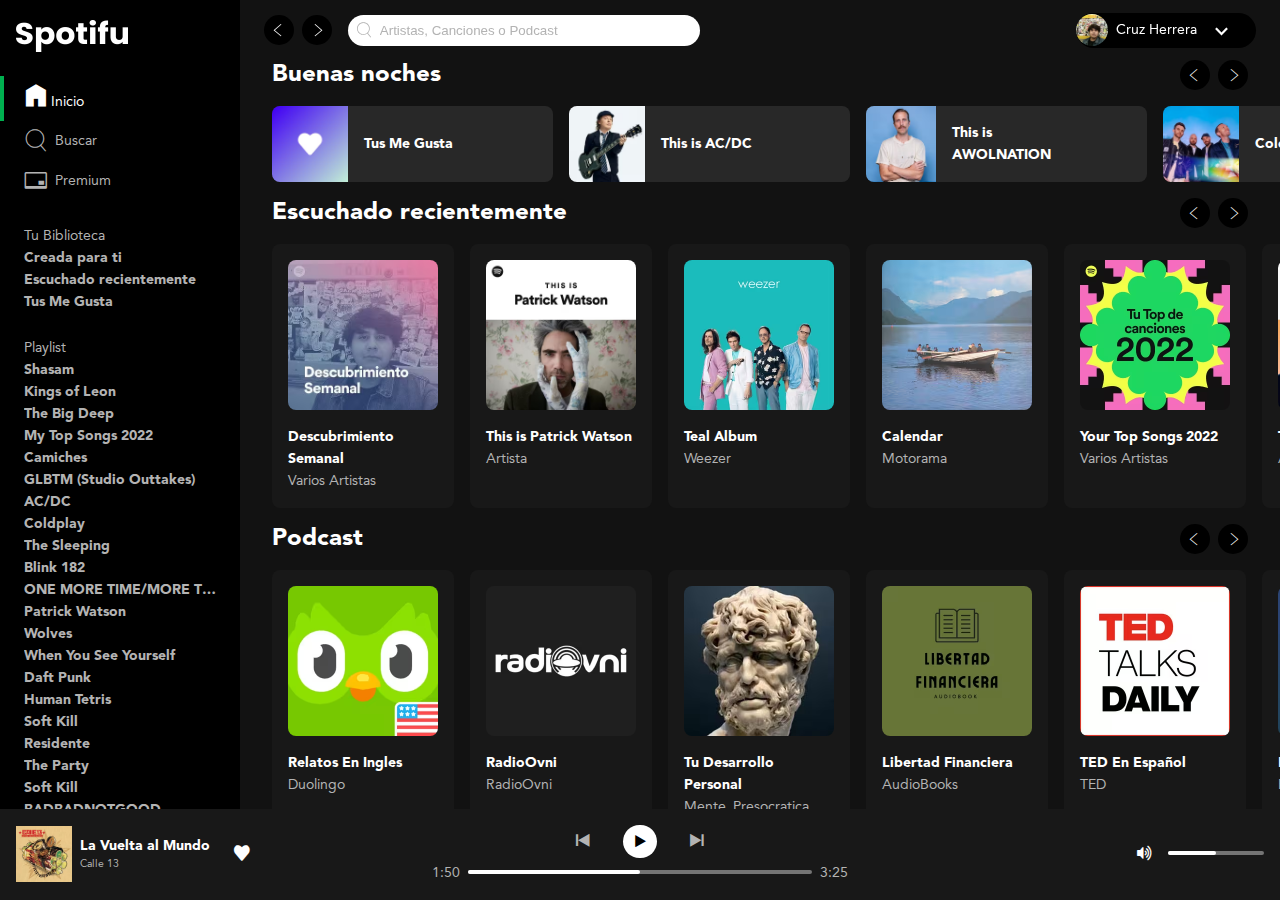
==== commit 6726828a: "implementacion de ellipsis" ====
--- a/index.html
+++ b/index.html
@@ -39,7 +39,7 @@
                         <div class="header-navigation">
                             <div class="form-buttons">
                                 <div class="buttons-navigation">
-                                    <button class="buttonGeneric" aria-label="Ir Atras" title="Ir Atras">
+                                    <button class="buttonGeneric" aria-label="Ir Atras" title="Ir Atras" >
                                         <i class="icon-arrowLeft" aria-hidden="true"></i>
                                     </button>
                                     <button class="buttonGeneric" aria-label="Ir Adelante" title="Ir Adelante">
@@ -535,29 +535,29 @@
                         <nav class="playlist" aria-labelledby="playlist">
                             <h2 id="playlist" class="playlist-title">Playlist</h2>
                             <ul class="playlist-list">
-                                <li class="playlist-item"><a href="./pages/artist.html" class="link">Shasam</a></li>
-                                <li class="playlist-item"><a href="./pages/artist.html" class="link">Kings of Leon</a></li>
-                                <li class="playlist-item"><a href="./pages/album.html" class="link">The Big Deep</a></li>
-                                <li class="playlist-item"><a href="./pages/artist.html" class="link">My Top Songs 2022</a></li>
-                                <li class="playlist-item"><a href="./pages/artist.html" class="link">Camiches</a></li>
-                                <li class="playlist-item"><a href="./pages/album.html" class="link">GLBTM (Studio Outtakes)</a></li>
-                                <li class="playlist-item"><a href="./pages/artist.html" class="link">AC/DC</a></li>
-                                <li class="playlist-item"><a href="./pages/artist.html" class="link">Coldplay</a></li>
-                                <li class="playlist-item"><a href="./pages/artist.html" class="link">The Sleeping</a></li>
-                                <li class="playlist-item"><a href="./pages/artist.html" class="link">Blink 182</a></li>
-                                <li class="playlist-item"><a href="./pages/album.html" class="link">ONE MORE TIME/MORE THAN YOU KNOW</a></li>
-                                <li class="playlist-item"><a href="./pages/artist.html" class="link">Patrick Watson</a></li>
-                                <li class="playlist-item"><a href="./pages/album.html" class="link">Wolves</a></li>
-                                <li class="playlist-item"><a href="./pages/album.html" class="link">When You See Yourself</a></li>
-                                <li class="playlist-item"><a href="./pages/artist.html" class="link">Daft Punk</a></li>
-                                <li class="playlist-item"><a href="./pages/artist.html" class="link">Human Tetris</a></li>
-                                <li class="playlist-item"><a href="./pages/artist.html" class="link">Soft Kill</a></li>
-                                <li class="playlist-item"><a href="./pages/artist.html" class="link">Residente</a></li>
-                                <li class="playlist-item"><a href="./pages/album.html" class="link">The Party</a></li>
-                                <li class="playlist-item"><a href="./pages/artist.html" class="link">Soft Kill</a></li>
-                                <li class="playlist-item"><a href="./pages/artist.html" class="link">BADBADNOTGOOD</a></li>
-                                <li class="playlist-item"><a href="./pages/album.html" class="link">Always The End</a></li>
-                                <li class="playlist-item"><a href="./pages/album.html" class="link">My Echo, My Shadow, My Covers & Me</a></li>
+                                <li class="playlist-item"><a href="./pages/artist.html" class="link"><span class="ellipis">Shasam</span></a></li>
+                                <li class="playlist-item"><a href="./pages/artist.html" class="link"><span class="ellipis">Kings of Leon</span></a></li>
+                                <li class="playlist-item"><a href="./pages/album.html" class="link"><span class="ellipis">The Big Deep</span></a></li>
+                                <li class="playlist-item"><a href="./pages/artist.html" class="link"><span class="ellipis">My Top Songs 2022</span></a></li>
+                                <li class="playlist-item"><a href="./pages/artist.html" class="link"><span class="ellipis">Camiches</span></a></li>
+                                <li class="playlist-item"><a href="./pages/album.html" class="link"><span class="ellipis">GLBTM (Studio Outtakes)</span></a></li>
+                                <li class="playlist-item"><a href="./pages/artist.html" class="link"><span class="ellipis">AC/DC</span></a></li>
+                                <li class="playlist-item"><a href="./pages/artist.html" class="link"><span class="ellipis">Coldplay</span></a></li>
+                                <li class="playlist-item"><a href="./pages/artist.html" class="link"><span class="ellipis">The Sleeping</span></a></li>
+                                <li class="playlist-item"><a href="./pages/artist.html" class="link"><span class="ellipis">Blink 182</span></a></li>
+                                <li class="playlist-item"><a href="./pages/album.html" class="link"><span class="ellipis">ONE MORE TIME/MORE THAN YOU KNOW</span></a></li>
+                                <li class="playlist-item"><a href="./pages/artist.html" class="link"><span class="ellipis">Patrick Watson</span></a></li>
+                                <li class="playlist-item"><a href="./pages/album.html" class="link"><span class="ellipis">Wolves</span></a></li>
+                                <li class="playlist-item"><a href="./pages/album.html" class="link"><span class="ellipis">When You See Yourself</span></a></li>
+                                <li class="playlist-item"><a href="./pages/artist.html" class="link"><span class="ellipis">Daft Punk</span></a></li>
+                                <li class="playlist-item"><a href="./pages/artist.html" class="link"><span class="ellipis">Human Tetris</span></a></li>
+                                <li class="playlist-item"><a href="./pages/artist.html" class="link"><span class="ellipis">Soft Kill</span></a></li>
+                                <li class="playlist-item"><a href="./pages/artist.html" class="link"><span class="ellipis">Residente</span></a></li>
+                                <li class="playlist-item"><a href="./pages/album.html" class="link"><span class="ellipis">The Party</span></a></li>
+                                <li class="playlist-item"><a href="./pages/artist.html" class="link"><span class="ellipis">Soft Kill</span></a></li>
+                                <li class="playlist-item"><a href="./pages/artist.html" class="link"><span class="ellipis">BADBADNOTGOOD</span></a></li>
+                                <li class="playlist-item"><a href="./pages/album.html" class="link"><span class="ellipis">Always The End</span></a></li>
+                                <li class="playlist-item"><a href="./pages/album.html" class="link"><span class="ellipis">My Echo, My Shadow, My Covers & Me</span></a></li>
                             </ul>
                         </nav>
                     </div>
--- a/styles/index.css
+++ b/styles/index.css
@@ -1,5 +1,6 @@
 @import "fonts.css";
 @import "icon-fonts.css";
+@import "ellipsis.css";
 @import "body.css";
 @import "buttons.css";
 @import "link.css";
--- a/styles/index.css
+++ b/styles/index.css
@@ -1,5 +1,6 @@
 @import "fonts.css";
 @import "icon-fonts.css";
+@import "ellipsis.css";
 @import "body.css";
 @import "buttons.css";
 @import "link.css";
